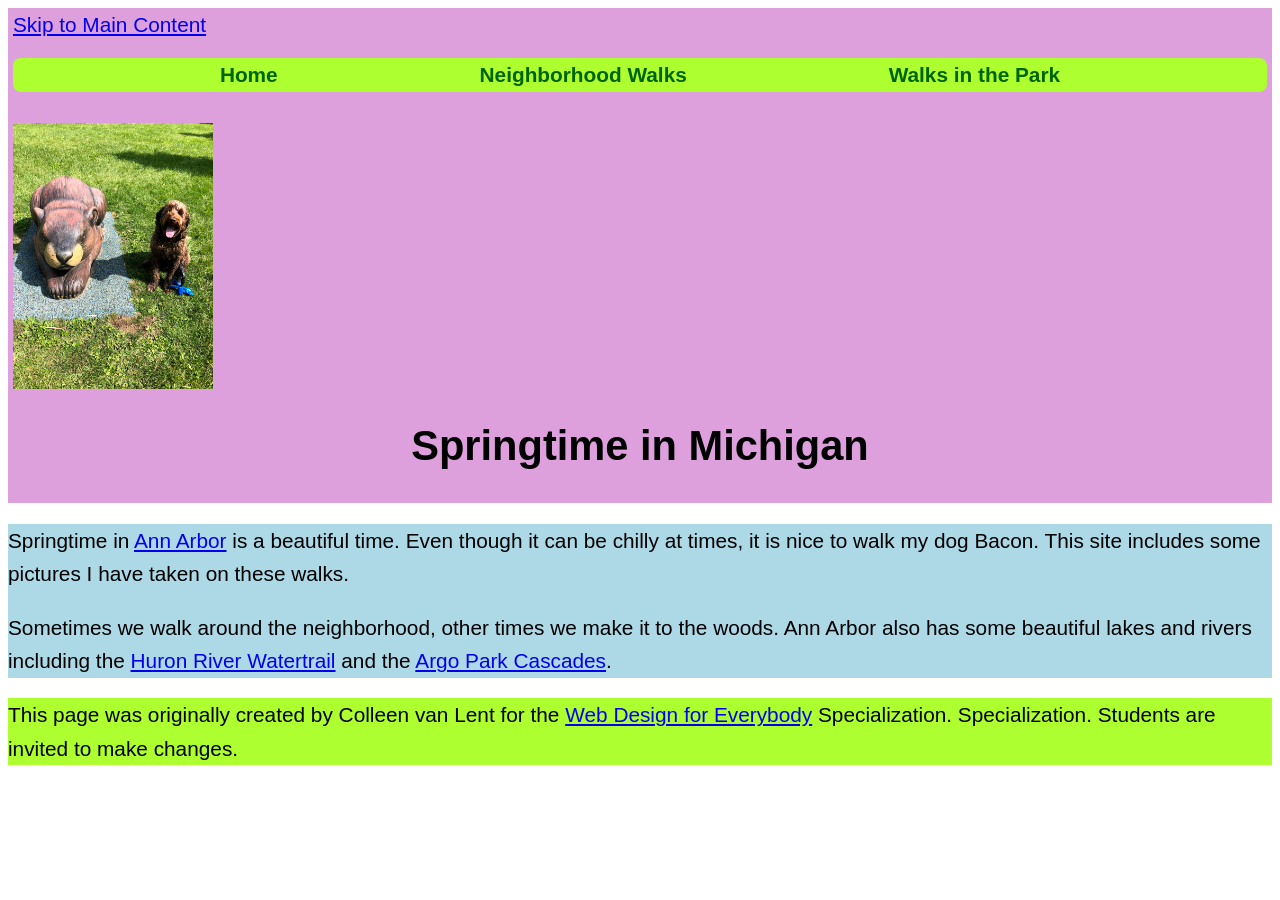
==== index.html @ 97b39e08 "Add id for div" ====
<!DOCTYPE html>
<html lang="en">

<head>
  <meta charset="utf-8">
  <meta name="viewport" content="width=device-width">
  <title>Springtime In Michigan</title>
  <link rel="stylesheet" href="css/style.css">
</head>

<body>
  <header>
    <a href="#content">Skip to Main Content</a>
    <nav>
      <ul>
        <li><a href="index.html">Home</a></li>
        <li><a href="neighborhood.html">Neighborhood Walks</a></li>
        <li><a href="parks.html">Walks in the Park</a></li>
      </ul>
      <img src="images/BaconGallupPark.jpg" width="200" alt="Brown Labradoodle sitting next to a statue.">
    </nav>
    <h1>Springtime in Michigan</h1>
  </header>
  <main id="content">
    <p>Springtime in <a href="https://www.michigan.org/city/ann-arbor">Ann Arbor</a> is a beautiful time. Even though
      it can be chilly at times, it is nice to walk my dog Bacon. This site includes some pictures I have taken on
      these walks. </p>

    <p>Sometimes we walk around the neighborhood, other times we make it to the woods. Ann Arbor also has some
      beautiful lakes and rivers including the <a
        href="https://www.annarbor.org/things-to-do/recreation-outdoors/huron-river/">Huron River Watertrail</a> and
      the <a href="https://www.a2gov.org/departments/Parks-Recreation/parks-places/argo/pages/default.aspx">Argo Park
        Cascades</a>.</p>

  </main>
  <footer id="f1">
    <p>This page was originally created by Colleen van Lent for the <a
        href="https://www.coursera.org/specializations/web-design"> Web Design for Everybody</a> Specialization.
      Specialization. Students are invited to make changes.</p>
  </footer>

</body>

</html>
---- css/style.css ----
body{
  font-family: 'Gill Sans', 'Gill Sans MT', Calibri, 'Trebuchet MS', sans-serif;
  font-size: 130%;
}
header {
  background-color: plum;
  padding: 5px;
}

p {
  line-height: 1.6;
}

nav ul {
  display: flex;
  align-items: center;
  justify-content: space-evenly;
  list-style-type: none;
  background-color: greenyellow;
  padding: 5px;
  border-radius: 8px;
}

nav a {
  text-decoration: none;
  color: darkgreen;
  font-weight: bold;
  border-radius: 10px;
}

nav a:hover {
  background-color: white;
}

img {
  margin-right: 10px;
  margin-top: 10px;
}

h1 {
  text-align: center;
}

div > img {
  width: 20%;
}

main {
  background-color: lightblue;
}

footer {
  background-color: greenyellow;
}
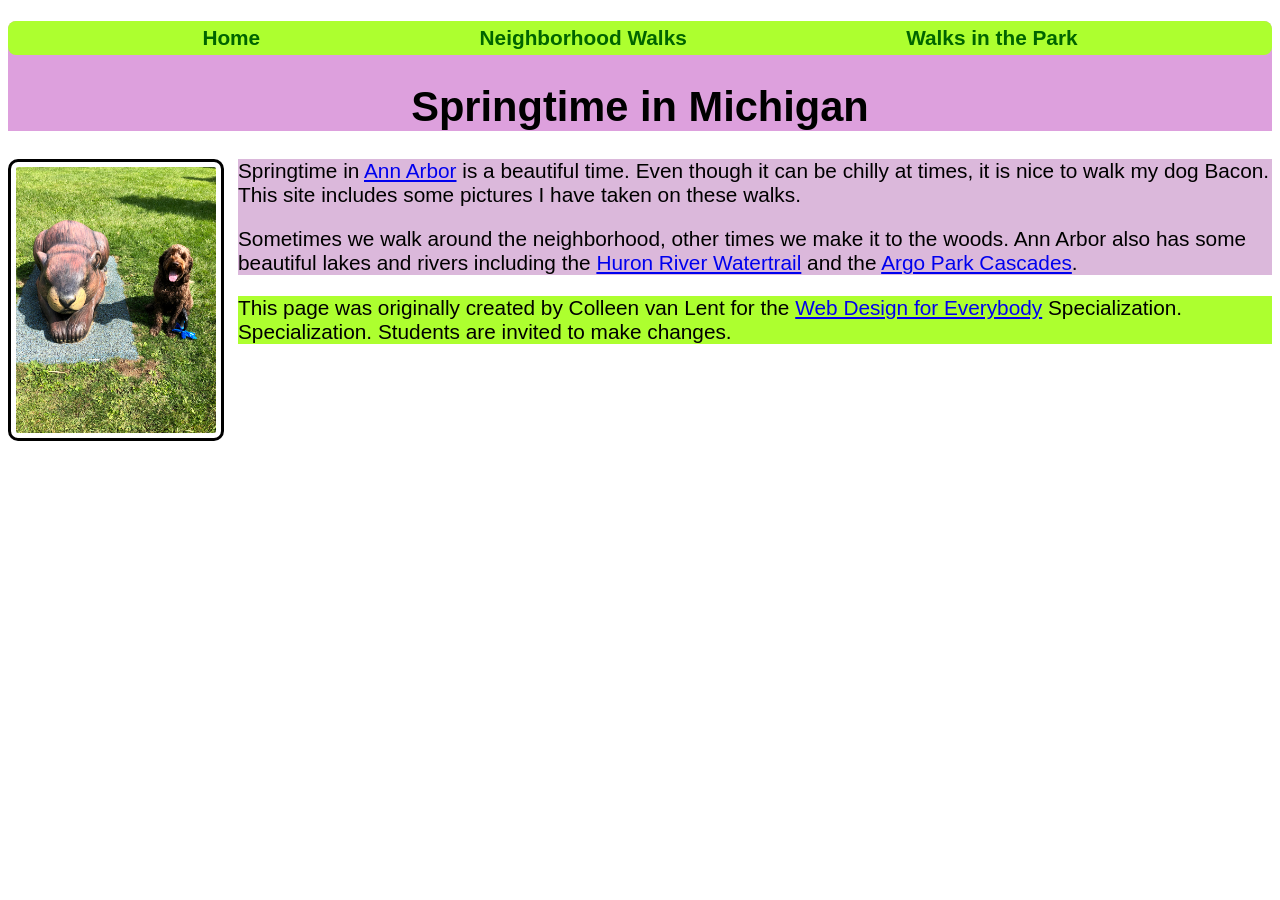
==== commit e2add1b4: "Clone master branch" ====
--- a/index.html
+++ b/index.html
@@ -5,23 +5,23 @@
   <meta charset="utf-8">
   <meta name="viewport" content="width=device-width">
   <title>Springtime In Michigan</title>
+  <!-- You will need to link to the CSS file -->
   <link rel="stylesheet" href="css/style.css">
 </head>
 
 <body>
   <header>
-    <a href="#content">Skip to Main Content</a>
     <nav>
       <ul>
         <li><a href="index.html">Home</a></li>
         <li><a href="neighborhood.html">Neighborhood Walks</a></li>
         <li><a href="parks.html">Walks in the Park</a></li>
       </ul>
-      <img src="images/BaconGallupPark.jpg" width="200" alt="Brown Labradoodle sitting next to a statue.">
     </nav>
     <h1>Springtime in Michigan</h1>
   </header>
-  <main id="content">
+  <img src="images/BaconGallupPark.jpg" width="200" alt="Brown Labradoodle sitting next to a statue.">
+  <main id="main1">
     <p>Springtime in <a href="https://www.michigan.org/city/ann-arbor">Ann Arbor</a> is a beautiful time. Even though
       it can be chilly at times, it is nice to walk my dog Bacon. This site includes some pictures I have taken on
       these walks. </p>
@@ -41,4 +41,4 @@
 
 </body>
 
-</html>
+</html>
--- a/css/style.css
+++ b/css/style.css
@@ -4,17 +4,13 @@
 }
 header {
   background-color: plum;
-  padding: 5px;
-}
-
-p {
-  line-height: 1.6;
+  border-radius: 8px 8px 0px 0px;
 }
 
 nav ul {
   display: flex;
+  justify-content: space-evenly;
   align-items: center;
-  justify-content: space-evenly;
   list-style-type: none;
   background-color: greenyellow;
   padding: 5px;
@@ -25,6 +21,8 @@
   text-decoration: none;
   color: darkgreen;
   font-weight: bold;
+  padding-left: 30px;
+  padding-right: 30px;
   border-radius: 10px;
 }
 
@@ -33,23 +31,54 @@
 }
 
 img {
+  float: left;
   margin-right: 10px;
-  margin-top: 10px;
+  border: 3px solid black;
+  padding: 5px;
+  border-radius: 10px;
 }
 
 h1 {
   text-align: center;
 }
 
-div > img {
-  width: 20%;
+#main1 {
+  background-color: rgb(219, 184, 219);
+  margin-left: 230px;
 }
 
-main {
-  background-color: lightblue;
+.grid {
+  display: grid;
+  grid-template-columns: 40% 40%;
+  justify-content: space-around;
+  align-items: start;
+  row-gap: 20px;
+  background-color: rgb(219, 184, 219);
+  margin-bottom: 80px;
+}
+
+.grid img {
+  width: 100%;
+}
+
+.flex {
+  display: flex;
+  flex-wrap: wrap;
+  justify-content: space-evenly;
+  row-gap: 15px;
+  margin-bottom: 80px;
+}
+
+.flex img {
+  width: 40%;
 }
 
 footer {
   background-color: greenyellow;
 }
 
+#f1{
+  margin-left: 230px;
+  background-color: greenyellow;
+}
+
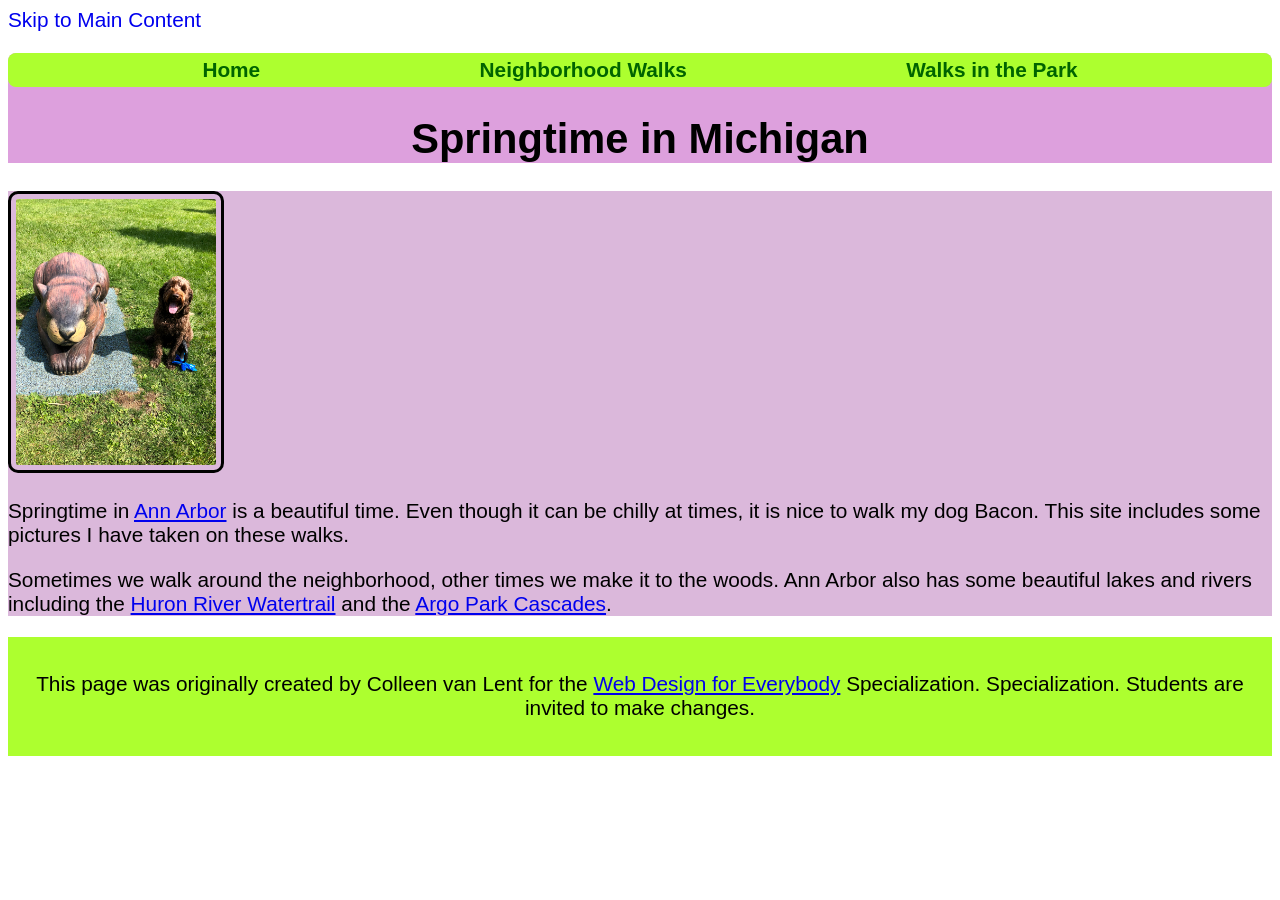
==== commit b105d49b: "Css3 HW 2" ====
--- a/index.html
+++ b/index.html
@@ -10,6 +10,7 @@
 </head>
 
 <body>
+  <a href="#content" id="content">Skip to Main Content</a>
   <header>
     <nav>
       <ul>
@@ -20,8 +21,8 @@
     </nav>
     <h1>Springtime in Michigan</h1>
   </header>
-  <img src="images/BaconGallupPark.jpg" width="200" alt="Brown Labradoodle sitting next to a statue.">
   <main id="main1">
+    <img src="images/BaconGallupPark.jpg" width="200" alt="Brown Labradoodle sitting next to a statue.">
     <p>Springtime in <a href="https://www.michigan.org/city/ann-arbor">Ann Arbor</a> is a beautiful time. Even though
       it can be chilly at times, it is nice to walk my dog Bacon. This site includes some pictures I have taken on
       these walks. </p>
@@ -33,7 +34,7 @@
         Cascades</a>.</p>
 
   </main>
-  <footer id="f1">
+  <footer>
     <p>This page was originally created by Colleen van Lent for the <a
         href="https://www.coursera.org/specializations/web-design"> Web Design for Everybody</a> Specialization.
       Specialization. Students are invited to make changes.</p>
--- a/css/style.css
+++ b/css/style.css
@@ -5,6 +5,10 @@
 header {
   background-color: plum;
   border-radius: 8px 8px 0px 0px;
+}
+
+#content {
+  text-decoration: none;
 }
 
 nav ul {
@@ -31,7 +35,6 @@
 }
 
 img {
-  float: left;
   margin-right: 10px;
   border: 3px solid black;
   padding: 5px;
@@ -44,7 +47,6 @@
 
 #main1 {
   background-color: rgb(219, 184, 219);
-  margin-left: 230px;
 }
 
 .grid {
@@ -54,7 +56,7 @@
   align-items: start;
   row-gap: 20px;
   background-color: rgb(219, 184, 219);
-  margin-bottom: 80px;
+  margin-bottom: 30px;
 }
 
 .grid img {
@@ -66,19 +68,29 @@
   flex-wrap: wrap;
   justify-content: space-evenly;
   row-gap: 15px;
-  margin-bottom: 80px;
+  margin-bottom: 30px;
 }
 
 .flex img {
-  width: 40%;
+  width: 20%;
+}
+
+.flex img:nth-child(even) {
+  border-radius: 40px;
+  border-color: red;
+}
+.grid img:nth-child(odd) {
+  border-color: red;
+}
+
+.flex img:nth-child(even):hover {
+  transform: scale(1.1) ;
+  opacity: 0.9;
 }
 
 footer {
   background-color: greenyellow;
+  padding: 15px;
+  text-align: center;
 }
 
-#f1{
-  margin-left: 230px;
-  background-color: greenyellow;
-}
-
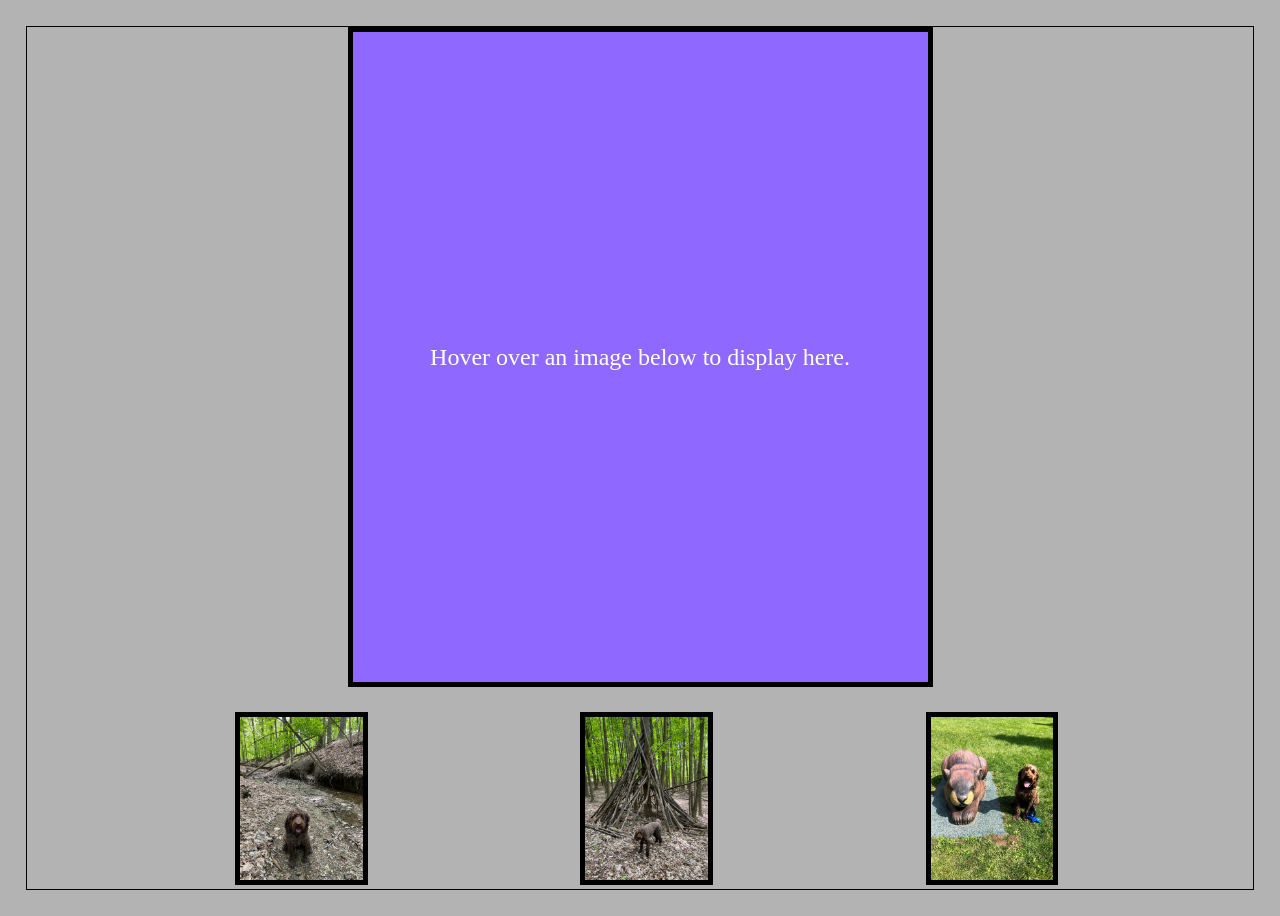
==== commit 4f20ef66: "Javascript HW1" ====
--- a/index.html
+++ b/index.html
@@ -1,45 +1,22 @@
 <!DOCTYPE html>
 <html lang="en">
-
 <head>
-  <meta charset="utf-8">
-  <meta name="viewport" content="width=device-width">
-  <title>Springtime In Michigan</title>
-  <!-- You will need to link to the CSS file -->
-  <link rel="stylesheet" href="css/style.css">
+	<meta charset="UTF-8">
+	<title>Photo Gallery</title>
+	<link rel="stylesheet" href="css/gallery.css">
+	<script src = "js/gallery.js"></script>
 </head>
-
 <body>
-  <a href="#content" id="content">Skip to Main Content</a>
-  <header>
-    <nav>
-      <ul>
-        <li><a href="index.html">Home</a></li>
-        <li><a href="neighborhood.html">Neighborhood Walks</a></li>
-        <li><a href="parks.html">Walks in the Park</a></li>
-      </ul>
-    </nav>
-    <h1>Springtime in Michigan</h1>
-  </header>
-  <main id="main1">
-    <img src="images/BaconGallupPark.jpg" width="200" alt="Brown Labradoodle sitting next to a statue.">
-    <p>Springtime in <a href="https://www.michigan.org/city/ann-arbor">Ann Arbor</a> is a beautiful time. Even though
-      it can be chilly at times, it is nice to walk my dog Bacon. This site includes some pictures I have taken on
-      these walks. </p>
-
-    <p>Sometimes we walk around the neighborhood, other times we make it to the woods. Ann Arbor also has some
-      beautiful lakes and rivers including the <a
-        href="https://www.annarbor.org/things-to-do/recreation-outdoors/huron-river/">Huron River Watertrail</a> and
-      the <a href="https://www.a2gov.org/departments/Parks-Recreation/parks-places/argo/pages/default.aspx">Argo Park
-        Cascades</a>.</p>
-
-  </main>
-  <footer>
-    <p>This page was originally created by Colleen van Lent for the <a
-        href="https://www.coursera.org/specializations/web-design"> Web Design for Everybody</a> Specialization.
-      Specialization. Students are invited to make changes.</p>
-  </footer>
+	
+	<div id = "image">
+		Hover over an image below to display here.
+	</div>
+	
+	<img class = "preview" alt = "Bacon in the woods" src = "images\bacon_in_the_woods.png" onmouseover = "upDate(this)" onmouseout = "unDo()">
+	
+	<img class = "preview" alt = "Bacon near the fort" src = "images\bacon_near_the_fort.png" onmouseover = "upDate(this)" onmouseout = "unDo()">
+	
+	<img class = "preview" src = "images\BaconGallupPark.jpg" alt = "Bacon at Gallup Park" onmouseover = "upDate(this)" onmouseout = "unDo()">
 
 </body>
-
 </html>
--- a/css/gallery.css
+++ b/css/gallery.css
@@ -0,0 +1,28 @@
+/*Name this external file gallery.css*/
+body {
+    margin: 2%;
+    border: 1px solid black;
+    background-color: #b3b3b3;
+}
+
+#image {
+    line-height: 650px;
+    width: 575px;
+    height: 650px;
+    border: 5px solid black;
+    margin: 0 auto;
+    background-color: #8e68ff;
+    background-image: url('');
+    background-repeat: no-repeat;
+    color: white;
+    text-align: center;
+    background-size: 100%;
+    margin-bottom: 25px;
+    font-size: 150%;
+}
+
+.preview {
+    width: 10%;
+    margin-left: 17%;
+    border: 5px solid black;
+}
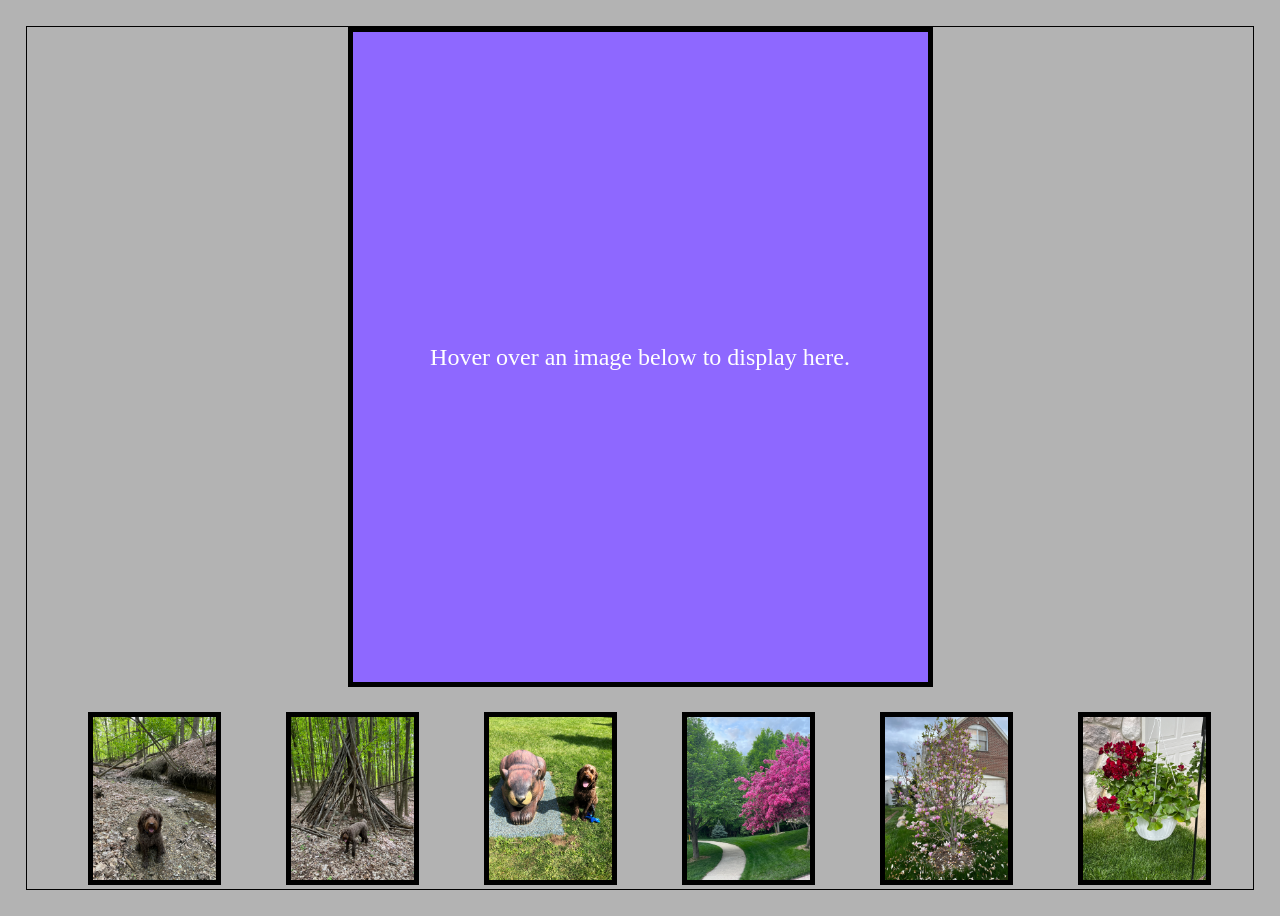
==== commit 8dae7dbd: "JS HW2" ====
--- a/index.html
+++ b/index.html
@@ -1,22 +1,36 @@
 <!DOCTYPE html>
 <html lang="en">
+
 <head>
 	<meta charset="UTF-8">
 	<title>Photo Gallery</title>
 	<link rel="stylesheet" href="css/gallery.css">
-	<script src = "js/gallery.js"></script>
+	<script src="js/gallery.js"></script>
 </head>
-<body>
-	
-	<div id = "image">
+
+<body onload="addTabFocus()">
+
+	<div id="image">
 		Hover over an image below to display here.
 	</div>
-	
-	<img class = "preview" alt = "Bacon in the woods" src = "images\bacon_in_the_woods.png" onmouseover = "upDate(this)" onmouseout = "unDo()">
-	
-	<img class = "preview" alt = "Bacon near the fort" src = "images\bacon_near_the_fort.png" onmouseover = "upDate(this)" onmouseout = "unDo()">
-	
-	<img class = "preview" src = "images\BaconGallupPark.jpg" alt = "Bacon at Gallup Park" onmouseover = "upDate(this)" onmouseout = "unDo()">
 
+	<img class="preview" alt="Bacon in the woods" src="images/bacon_in_the_woods.png" onmouseover="upDate(this)"
+		onmouseleave="unDo()" onfocus="upDate(this)" onblur="unDo()">
+
+	<img class="preview" alt="Bacon near the fort" src="images/bacon_near_the_fort.png" onmouseover="upDate(this)"
+		onmouseleave="unDo()" onfocus="upDate(this)" onblur="unDo()">
+
+	<img class="preview" src="images\BaconGallupPark.jpg" alt="Bacon at Gallup Park" onmouseover="upDate(this)"
+		onmouseleave="unDo()" onfocus="upDate(this)" onblur="unDo()">
+
+	<img class="preview" alt="Bend in the road" src="images/bend_in_the_road.png" onmouseover="upDate(this)"
+		onmouseleave="unDo()" onfocus="upDate(this)" onblur="unDo()">
+
+	<img class="preview" alt="Falling petals" src="images/falling_petals.png" onmouseover="upDate(this)"
+		onmouseleave="unDo()" onfocus="upDate(this)" onblur="unDo()">
+
+	<img class="preview" src="images/hanging_plants.png" alt="Hanging plants" onmouseover="upDate(this)"
+		onmouseleave="unDo()" onfocus="upDate(this)" onblur="unDo()">
 </body>
+
 </html>
--- a/css/gallery.css
+++ b/css/gallery.css
@@ -23,6 +23,11 @@
 
 .preview {
     width: 10%;
-    margin-left: 17%;
+    margin-left: 5%;
     border: 5px solid black;
 }
+
+.preview:focus {
+    outline: 4px solid red;
+    outline-offset: 4px;
+}
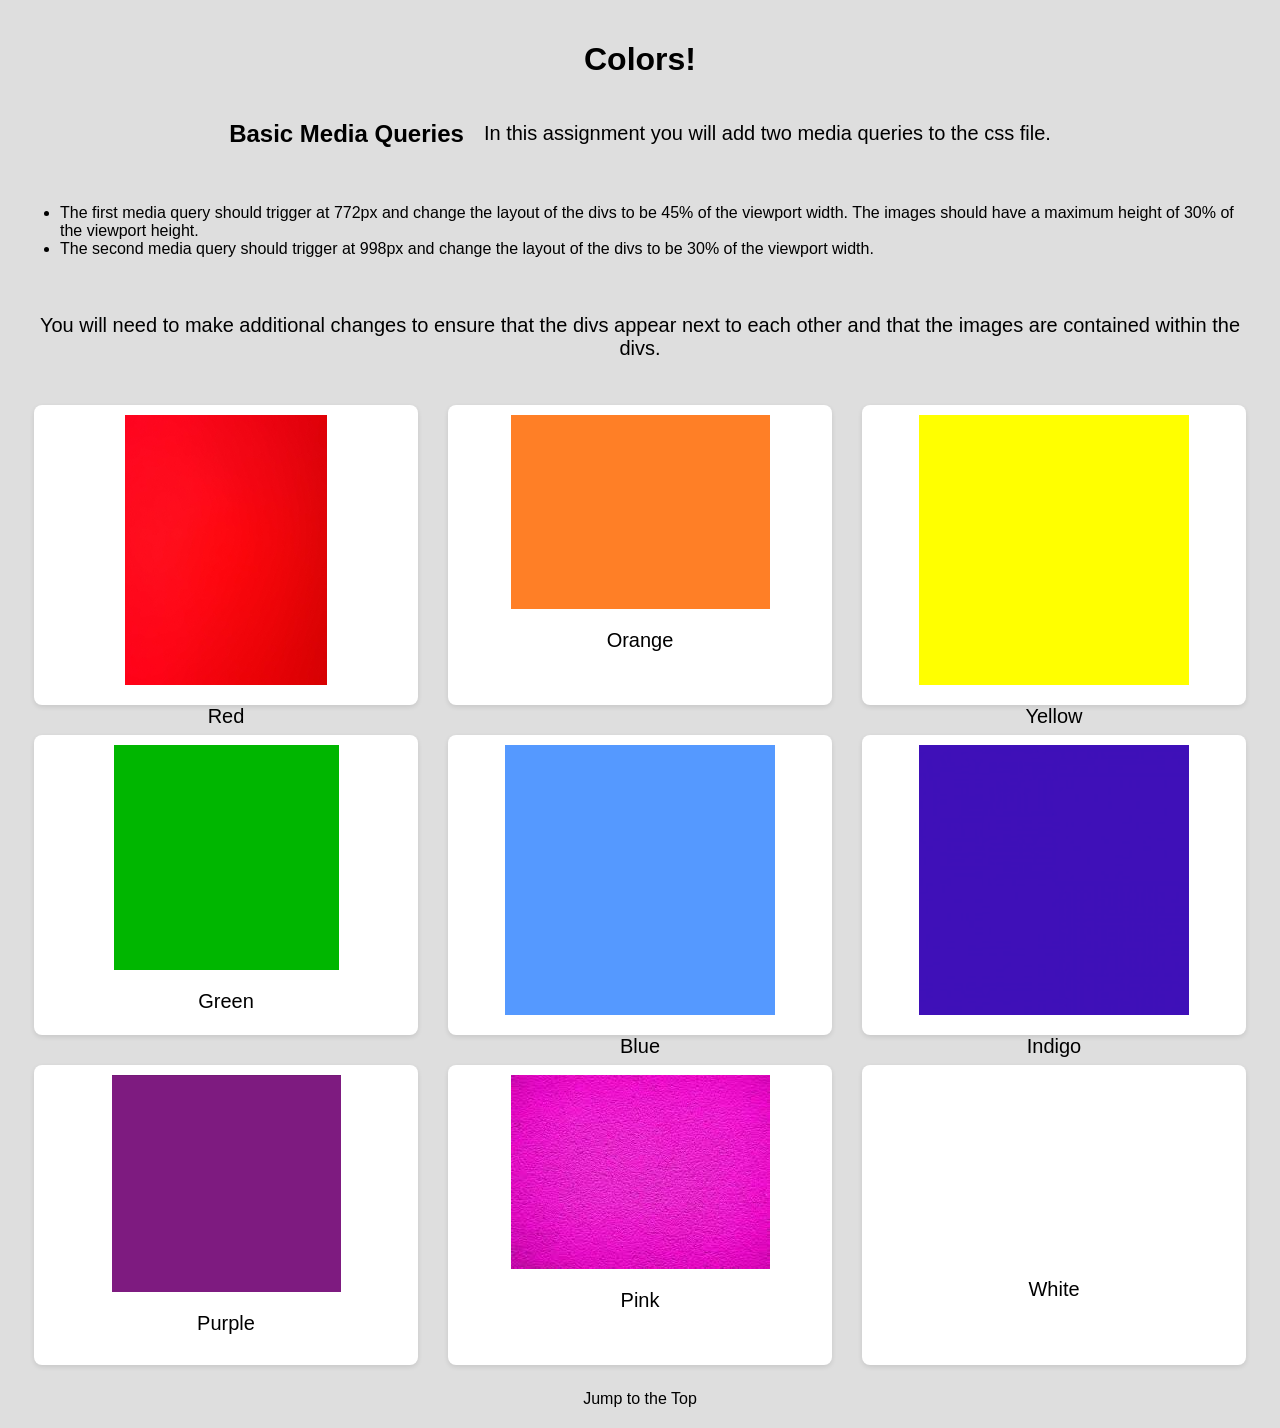
==== commit 75a9107f: "Responsive HW1" ====
--- a/index.html
+++ b/index.html
@@ -2,35 +2,70 @@
 <html lang="en">
 
 <head>
-	<meta charset="UTF-8">
-	<title>Photo Gallery</title>
-	<link rel="stylesheet" href="css/gallery.css">
-	<script src="js/gallery.js"></script>
+  <meta charset="UTF-8">
+  <meta http-equiv="X-UA-Compatible" content="IE=edge">
+  <meta name="viewport" content="width=device-width, initial-scale=1.0">
+  <title>Colors</title>
+  <!-- Gọi đúng vào thư mục css chứa file style.css -->
+  <link rel="stylesheet" href="css/style.css">
 </head>
 
-<body onload="addTabFocus()">
+<body>
+  <header>
+    <h1 id="top">Colors!</h1>
+  </header>
 
-	<div id="image">
-		Hover over an image below to display here.
-	</div>
+  <main>
+    <h2>Basic Media Queries</h2>
+    <p>In this assignment you will add two media queries to the css file.</p>
+    <ul>
+      <li>The first media query should trigger at 772px and change the layout of the divs to be 45% of the viewport width. The images should have a maximum height of 30% of the viewport height.</li>
+      <li>The second media query should trigger at 998px and change the layout of the divs to be 30% of the viewport width.</li>
+    </ul>
+    <p>You will need to make additional changes to ensure that the divs appear next to each other and that the images are contained within the divs.</p>
 
-	<img class="preview" alt="Bacon in the woods" src="images/bacon_in_the_woods.png" onmouseover="upDate(this)"
-		onmouseleave="unDo()" onfocus="upDate(this)" onblur="unDo()">
+    <!-- Khối chứa các ô màu -->
+    <div class="color-box">
+      <img src="images/Red.jpeg" alt="Red">
+      <p class="label">Red</p>
+    </div>
+    <div class="color-box">
+      <img src="images/Orange.png" alt="Orange">
+      <p class="label">Orange</p>
+    </div>
+    <div class="color-box">
+      <img src="images/Yellow.png" alt="Yellow">
+      <p class="label">Yellow</p>
+    </div>
+    <div class="color-box">
+      <img src="images/Green.png" alt="Green">
+      <p class="label">Green</p>
+    </div>
+    <div class="color-box">
+      <img src="images/Blue.png" alt="Blue">
+      <p class="label">Blue</p>
+    </div>
+    <div class="color-box">
+      <img src="images/Indigo.jpeg" alt="Indigo">
+      <p class="label">Indigo</p>
+    </div>
+    <div class="color-box">
+      <img src="images/Purple.png" alt="Purple">
+      <p class="label">Purple</p>
+    </div>
+    <div class="color-box">
+      <img src="images/Pink.jpeg" alt="Pink">
+      <p class="label">Pink</p>
+    </div>
+    <div class="color-box">
+      <img src="images/White.png" alt="White">
+      <p class="label">White</p>
+    </div>
+  </main>
 
-	<img class="preview" alt="Bacon near the fort" src="images/bacon_near_the_fort.png" onmouseover="upDate(this)"
-		onmouseleave="unDo()" onfocus="upDate(this)" onblur="unDo()">
-
-	<img class="preview" src="images\BaconGallupPark.jpg" alt="Bacon at Gallup Park" onmouseover="upDate(this)"
-		onmouseleave="unDo()" onfocus="upDate(this)" onblur="unDo()">
-
-	<img class="preview" alt="Bend in the road" src="images/bend_in_the_road.png" onmouseover="upDate(this)"
-		onmouseleave="unDo()" onfocus="upDate(this)" onblur="unDo()">
-
-	<img class="preview" alt="Falling petals" src="images/falling_petals.png" onmouseover="upDate(this)"
-		onmouseleave="unDo()" onfocus="upDate(this)" onblur="unDo()">
-
-	<img class="preview" src="images/hanging_plants.png" alt="Hanging plants" onmouseover="upDate(this)"
-		onmouseleave="unDo()" onfocus="upDate(this)" onblur="unDo()">
+  <footer>
+    <a href="#top">Jump to the Top</a>
+  </footer>
 </body>
 
-</html>+</html>
--- a/css/style.css
+++ b/css/style.css
@@ -0,0 +1,136 @@
+/* ==========================================================================
+   1. Mặc định cho Mobile View (Dưới 772px) - Các div xếp chồng hàng dọc
+   ========================================================================== */
+body {
+    background-color: #dedede;
+    font-family: Arial, sans-serif;
+    margin: 0;
+    padding: 20px;
+}
+
+h1 {
+    text-align: center;
+    font-size: 32px;
+}
+
+p {
+   font-size: 20px;
+   text-align: center;
+}
+
+a {
+    color: #000;
+    text-decoration: none;
+    display: block;
+    text-align: center;
+    margin-top: 20px;
+}
+
+/* Container chứa các khối màu */
+main {
+    display: flex;
+    flex-direction: column; /* Xếp dọc 1 cột trên mobile */
+    align-items: center;
+    gap: 20px;
+}
+
+/* Các ô màu mặc định trên Mobile */
+.color-box {
+    height: 300px;
+    background-color: #fff;
+    padding: 10px;
+    border-radius: 8px;
+    box-sizing: border-box;
+    box-shadow: 0 2px 5px rgba(0,0,0,0.1);
+}
+
+/* Ảnh tự co giãn vừa vặn bên trong ô màu */
+.color-box img {
+    width: 100%;
+    height: auto;
+    display: block;
+    margin: 0 auto;
+}
+
+
+/* ==========================================================================
+   2. Query #1: Tablet View (Từ 772px trở lên) - Dàn hàng ngang 2 cột
+   ========================================================================== */
+@media screen and (min-width: 772px) {
+    main {
+        flex-direction: row; /* Đổi hướng để các div nằm cạnh nhau */
+        flex-wrap: wrap;     /* Tự động xuống dòng khi hết chỗ */
+        justify-content: center;
+    }
+
+    /* Yêu cầu 1a: div chiếm 45% chiều rộng màn hình */
+    .color-box {
+        width: 45vw; 
+    }
+
+    /* Yêu cầu 1a: ảnh có chiều cao tối đa 30% chiều cao màn hình */
+    .color-box img {
+        max-height: 30vh; 
+        width: auto;       /* Giữ nguyên tỉ lệ hình ảnh */
+    }
+}
+
+
+/* ==========================================================================
+   3. Query #2: Large Screen View (Từ 998px trở lên) - Dàn hàng ngang 3 cột
+   ========================================================================== */
+@media screen and (min-width: 998px) {
+    /* Yêu cầu 2a: đổi kích thước các div thành 30% chiều rộng màn hình */
+    .color-box {
+        width: 30vw; 
+    }
+}div {
+    width: 90%; /* Chiếm hầu hết màn hình trên mobile */
+    margin: 5px;
+    padding: 10px;
+    box-sizing: border-box; 
+}
+
+/* Ảnh mặc định tự co giãn theo div */
+div img {
+    width: 100%;
+    height: auto;
+    display: block;
+    margin: auto;
+}
+
+
+/* ==========================================================================
+   2. Query #1: Tablet View (Kích hoạt từ 772px trở lên)
+   ========================================================================== */
+@media screen and (min-width: 772px) {
+    /* Đổi hướng flex sang hàng ngang để các div nằm cạnh nhau */
+    main, .container {
+        flex-direction: row; 
+        flex-wrap: wrap;
+        justify-content: center;
+        gap: 20px;
+    }
+
+    /* Đổi chiều rộng div thành 45% viewport width theo yêu cầu 1a */
+    div {
+        width: 45vw; 
+    }
+
+    /* Sửa ảnh: Không quá 30% viewport height và ghi đè kích thước cũ bằng selector tương đương */
+    div img {
+        max-height: 30vh; 
+        width: auto;      
+    }
+}
+
+
+/* ==========================================================================
+   3. Query #2: Large Screen View (Kích hoạt từ 998px trở lên)
+   ========================================================================== */
+@media screen and (min-width: 998px) {
+    /* Thay đổi kích thước các thẻ div thành 30vw theo yêu cầu 2a */
+    div {
+        width: 30vw; 
+    }
+}
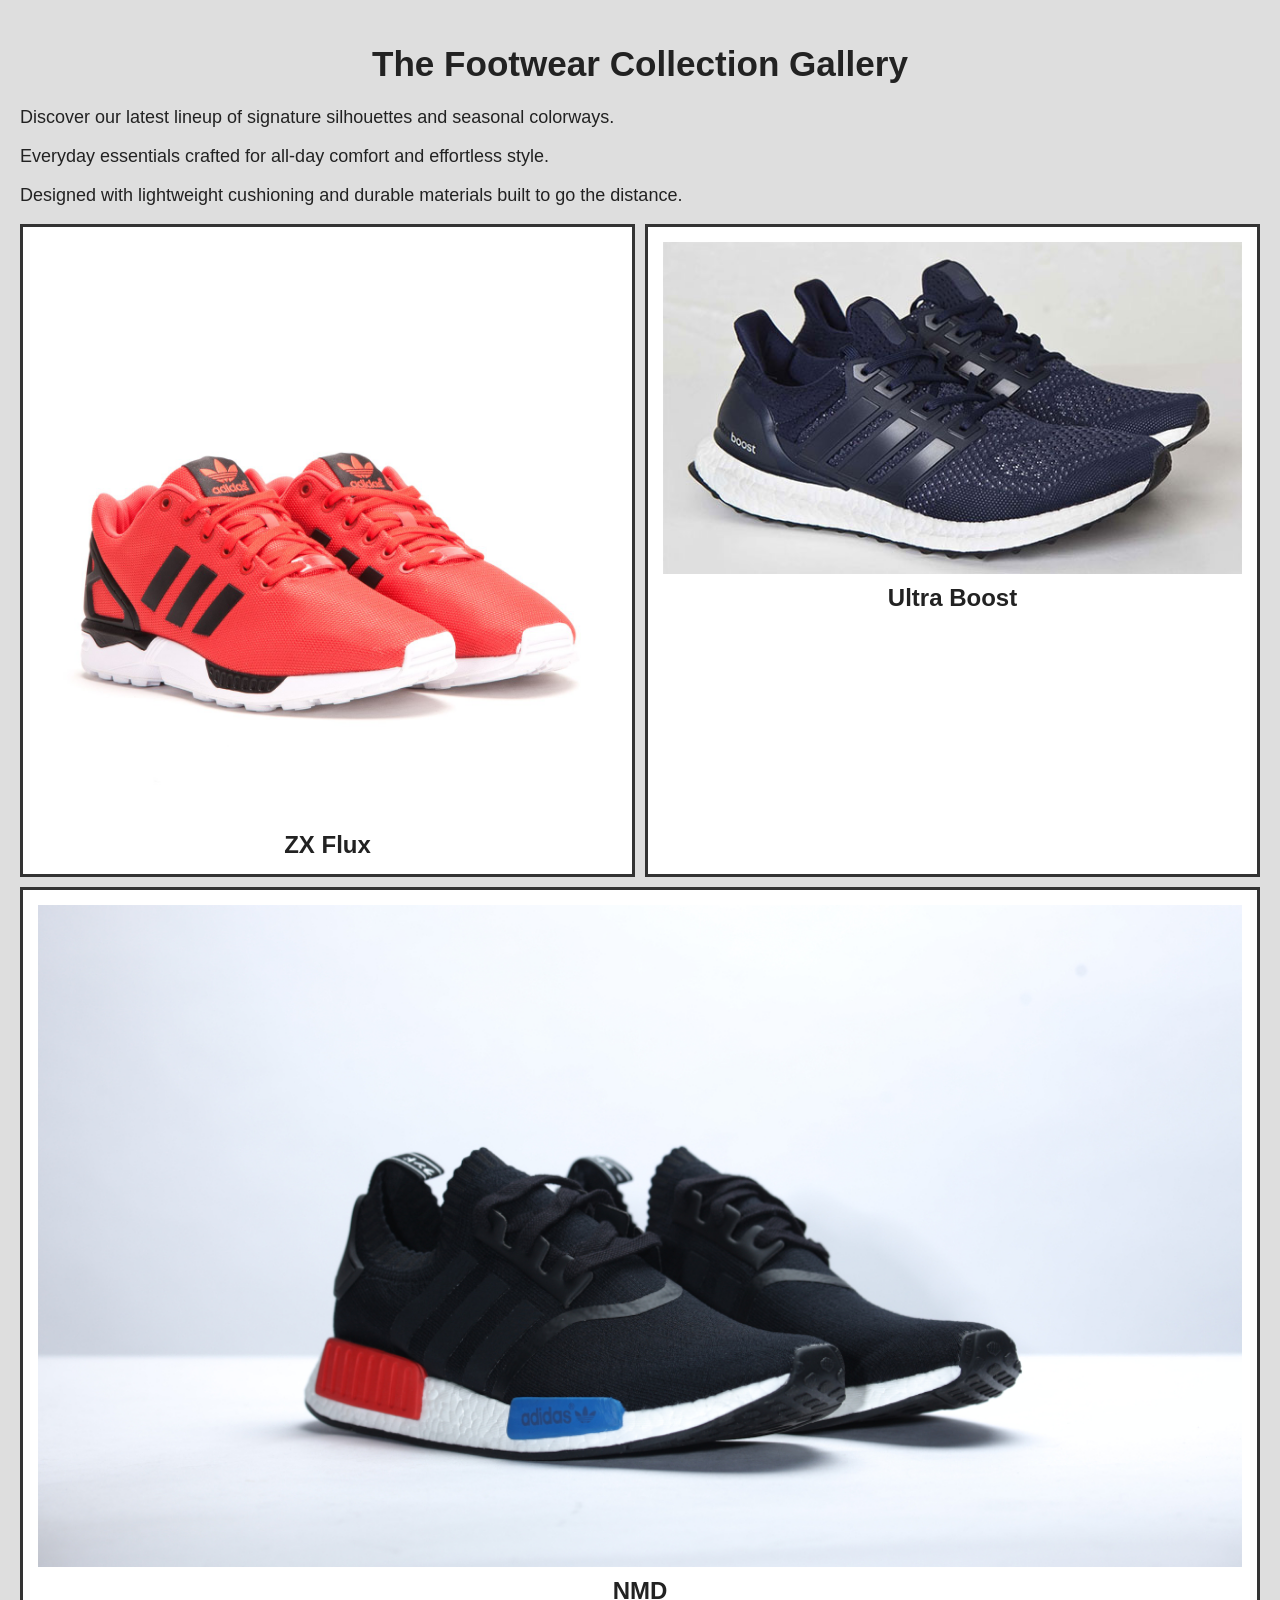
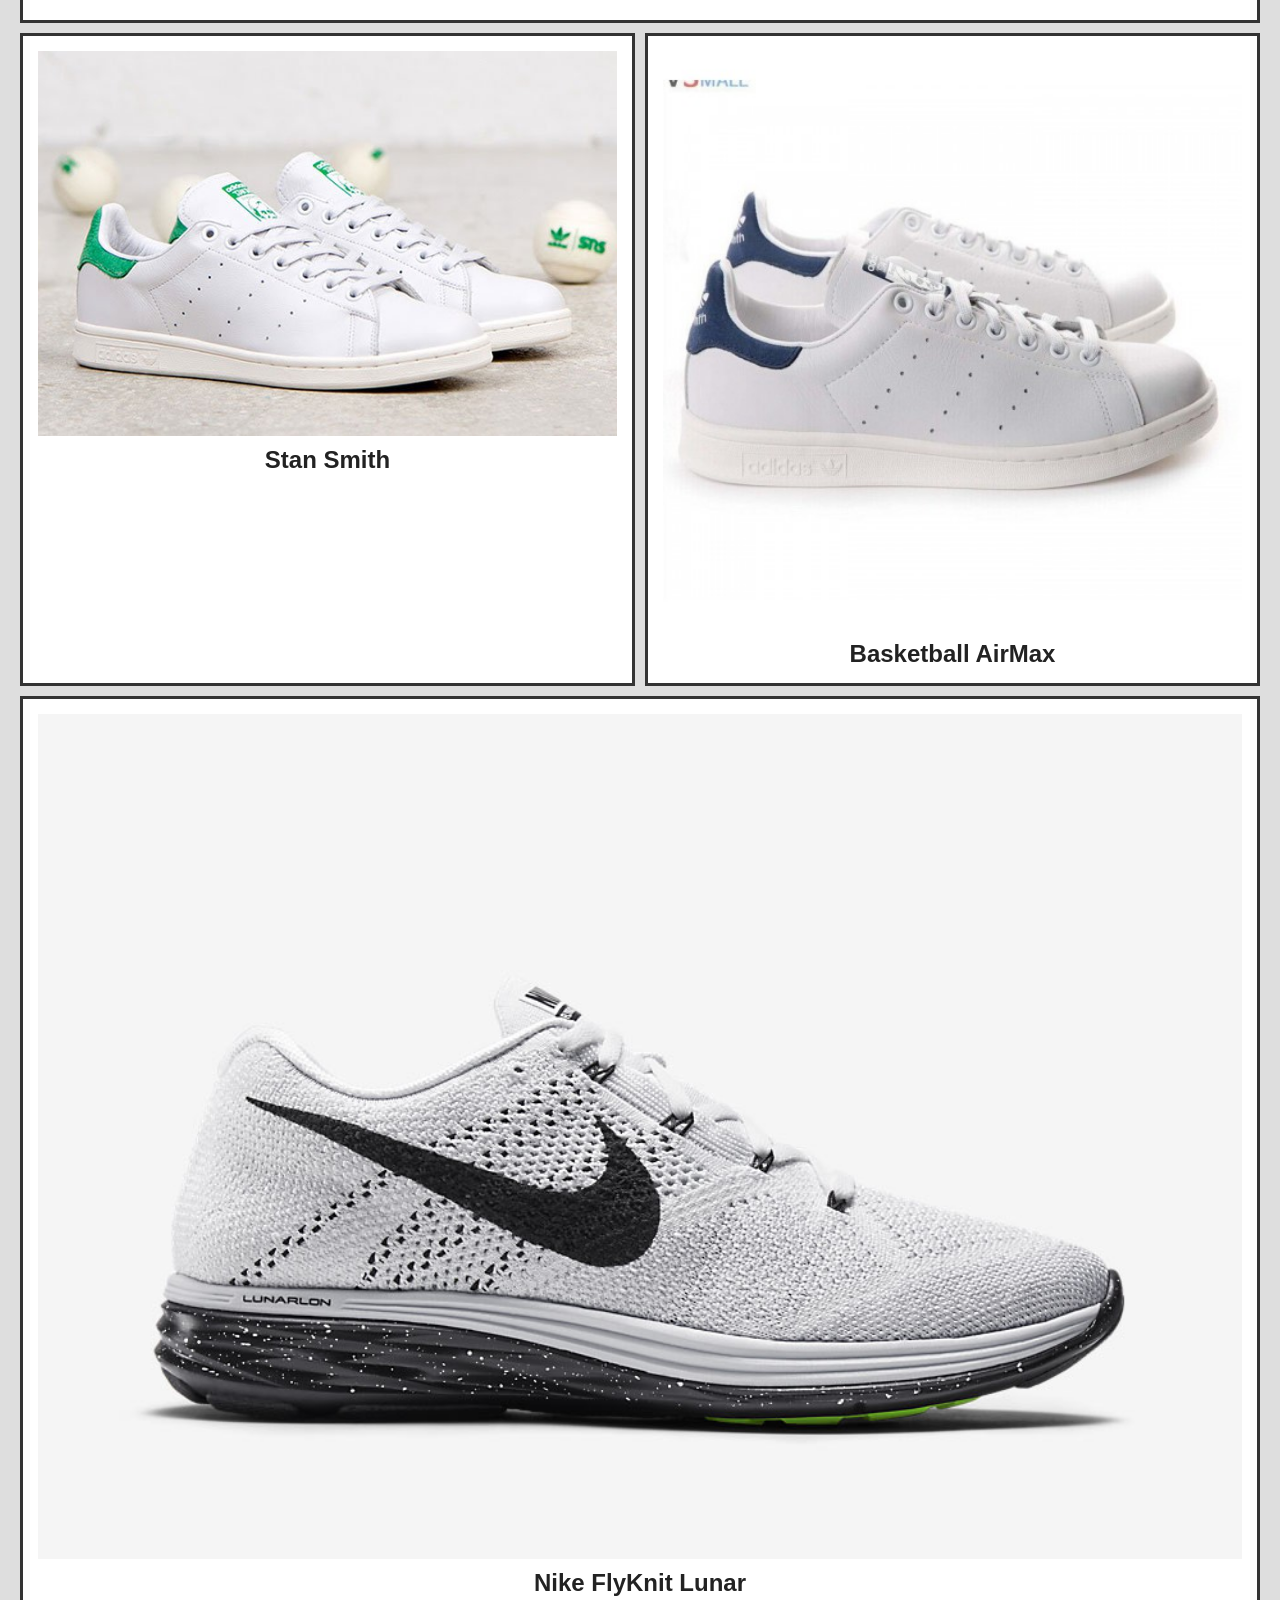
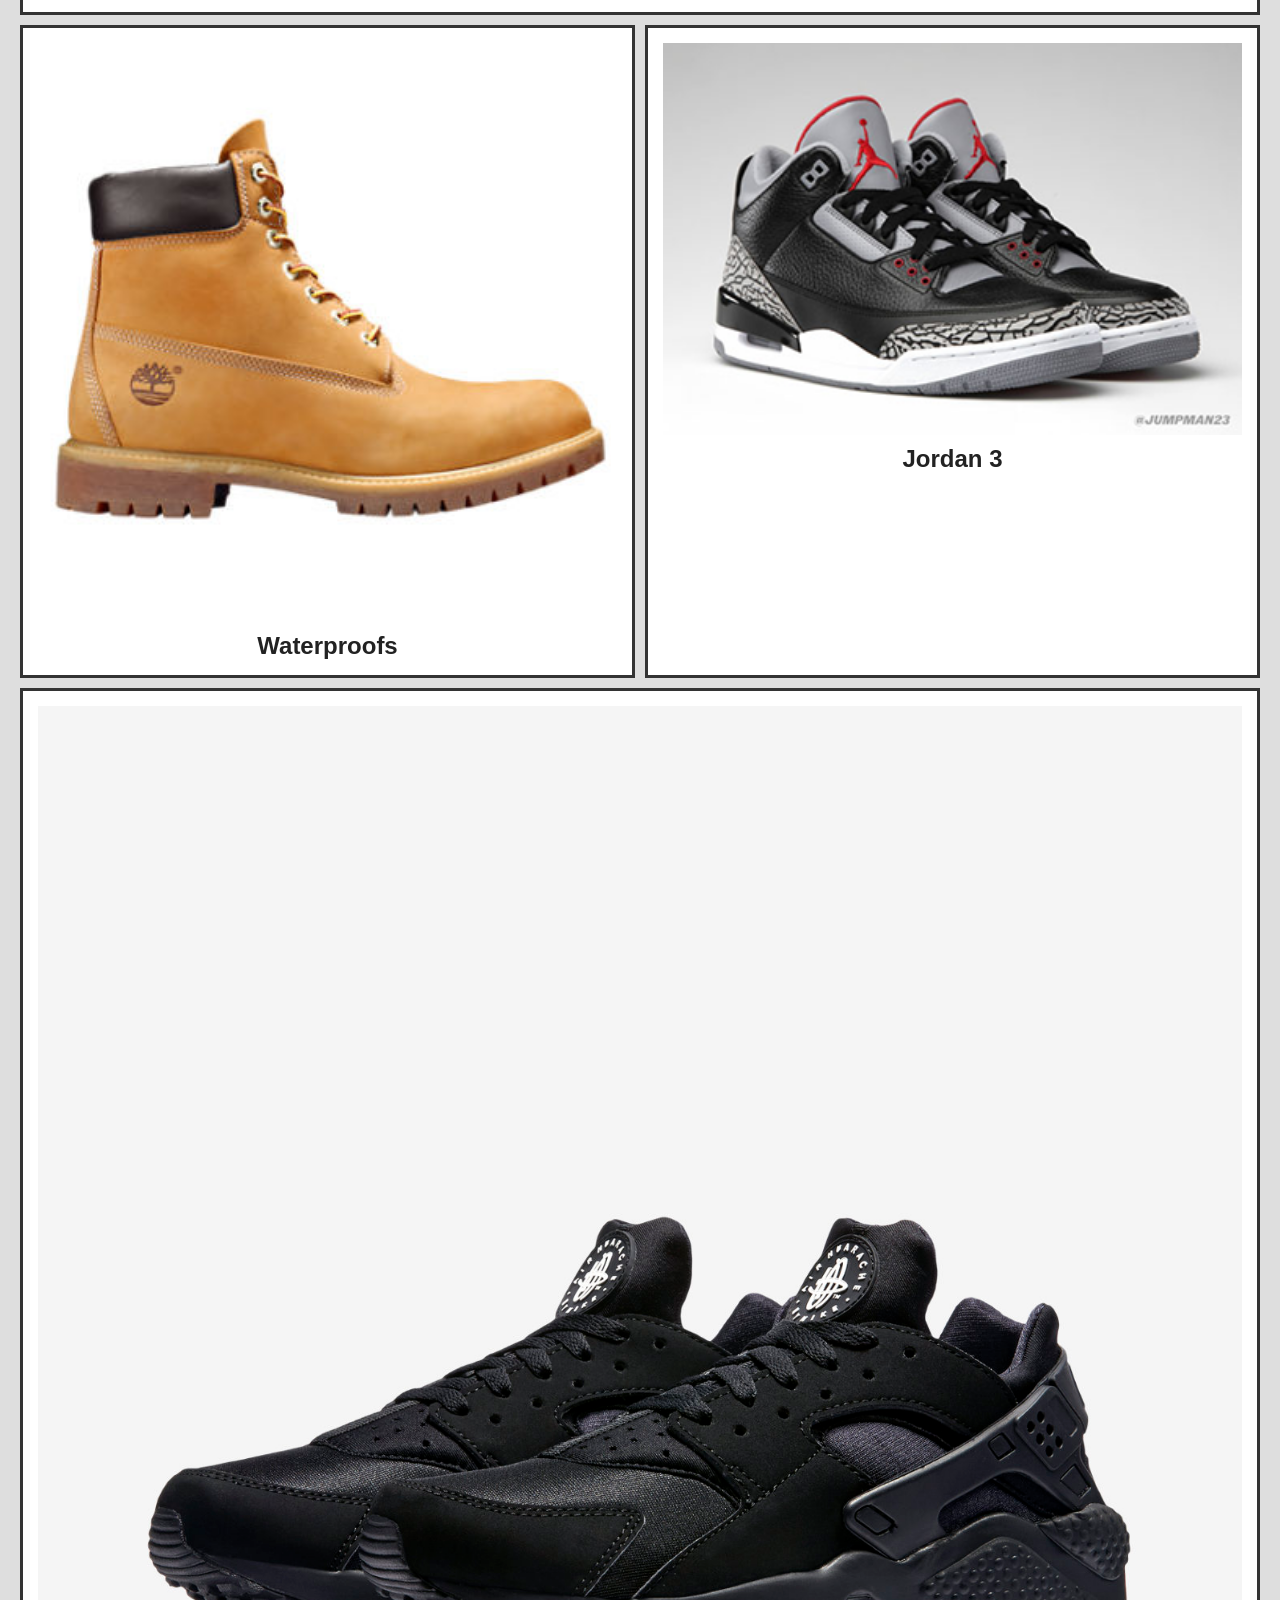
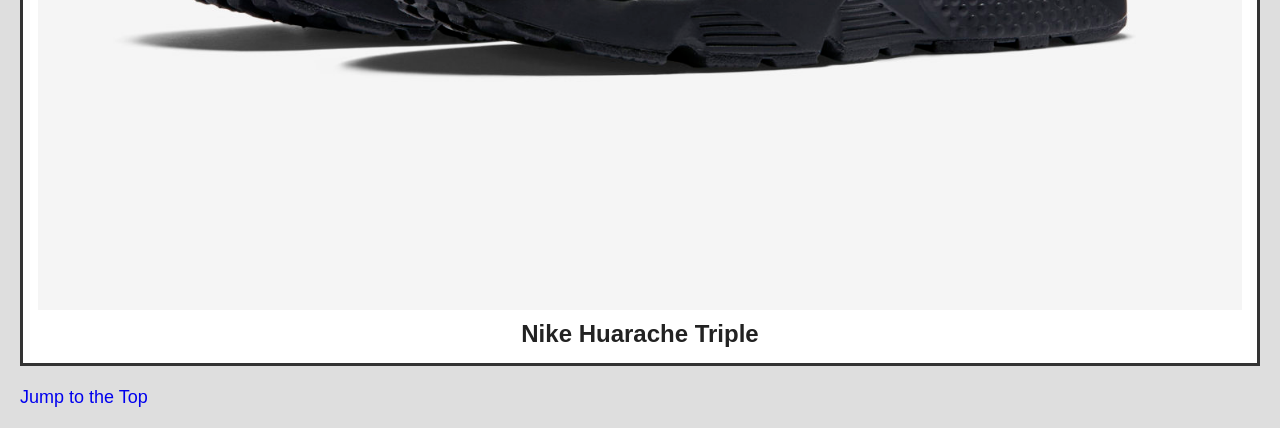
==== commit 856e993a: "Photo Gallery" ====
--- a/index.html
+++ b/index.html
@@ -2,70 +2,68 @@
 <html lang="en">
 
 <head>
-  <meta charset="UTF-8">
-  <meta http-equiv="X-UA-Compatible" content="IE=edge">
-  <meta name="viewport" content="width=device-width, initial-scale=1.0">
-  <title>Colors</title>
-  <!-- Gọi đúng vào thư mục css chứa file style.css -->
-  <link rel="stylesheet" href="css/style.css">
+    <meta charset="UTF-8">
+    <meta http-equiv="X-UA-Compatible" content="IE=edge">
+    <meta name="viewport" content="width=device-width, initial-scale=1.0">
+    <title>Final Project</title>
+    <link rel="stylesheet" href="css/style.css">
 </head>
 
 <body>
-  <header>
-    <h1 id="top">Colors!</h1>
-  </header>
+    <header>
+        <h1 id="top">The Footwear Collection Gallery</h1>
+    </header>
 
-  <main>
-    <h2>Basic Media Queries</h2>
-    <p>In this assignment you will add two media queries to the css file.</p>
-    <ul>
-      <li>The first media query should trigger at 772px and change the layout of the divs to be 45% of the viewport width. The images should have a maximum height of 30% of the viewport height.</li>
-      <li>The second media query should trigger at 998px and change the layout of the divs to be 30% of the viewport width.</li>
-    </ul>
-    <p>You will need to make additional changes to ensure that the divs appear next to each other and that the images are contained within the divs.</p>
+    <main>
+        <p>Discover our latest lineup of signature silhouettes and seasonal colorways.</p>
 
-    <!-- Khối chứa các ô màu -->
-    <div class="color-box">
-      <img src="images/Red.jpeg" alt="Red">
-      <p class="label">Red</p>
-    </div>
-    <div class="color-box">
-      <img src="images/Orange.png" alt="Orange">
-      <p class="label">Orange</p>
-    </div>
-    <div class="color-box">
-      <img src="images/Yellow.png" alt="Yellow">
-      <p class="label">Yellow</p>
-    </div>
-    <div class="color-box">
-      <img src="images/Green.png" alt="Green">
-      <p class="label">Green</p>
-    </div>
-    <div class="color-box">
-      <img src="images/Blue.png" alt="Blue">
-      <p class="label">Blue</p>
-    </div>
-    <div class="color-box">
-      <img src="images/Indigo.jpeg" alt="Indigo">
-      <p class="label">Indigo</p>
-    </div>
-    <div class="color-box">
-      <img src="images/Purple.png" alt="Purple">
-      <p class="label">Purple</p>
-    </div>
-    <div class="color-box">
-      <img src="images/Pink.jpeg" alt="Pink">
-      <p class="label">Pink</p>
-    </div>
-    <div class="color-box">
-      <img src="images/White.png" alt="White">
-      <p class="label">White</p>
-    </div>
-  </main>
+        <p>Everyday essentials crafted for all-day comfort and effortless style.</p>
 
-  <footer>
-    <a href="#top">Jump to the Top</a>
-  </footer>
+        <p>Designed with lightweight cushioning and durable materials built to go the distance.</p>
+
+        <div class="grid">
+            <figure>
+                <img src="images/adidas1.jpg" alt="ZX Flux">
+                <figcaption>ZX Flux</figcaption>
+            </figure>
+            <figure>
+                <img src="images/adidas2.jpg" alt="Ultra Boost">
+                <figcaption>Ultra Boost</figcaption>
+            </figure>
+            <figure>
+                <img src="images/adidas3.jpg" alt="NMD">
+                <figcaption>NMD</figcaption>
+            </figure>
+            <figure>
+                <img src="images/adidas4.jpg" alt="Stan Smith">
+                <figcaption>Stan Smith</figcaption>
+            </figure>
+            <figure>
+                <img src="images/adidas5.jpg" alt="Basketball AirMax">
+                <figcaption>Basketball AirMax</figcaption>
+            </figure>
+            <figure>
+                <img src="images/nike1.png" alt="Nike FlyKnit Lunar">
+                <figcaption>Nike FlyKnit Lunar</figcaption>
+            </figure>
+            <figure>
+                <img src="images/tim2.jpg" alt="Waterproofs">
+                <figcaption>Waterproofs</figcaption>
+            </figure>
+            <figure>
+                <img src="images/nike3.png" alt="Jordan 3">
+                <figcaption>Jordan 3</figcaption>
+            </figure>
+            <figure>
+                <img src="images/nike2.png" alt="Nike Huarache Triple">
+                <figcaption>Nike Huarache Triple</figcaption>
+            </figure>
+        </div>
+    </main>
+    <br />
+    <footer>
+        <a href="#top" style="text-decoration: none;">Jump to the Top</a>
+    </footer>
 </body>
 
-</html>
+</html>
--- a/css/style.css
+++ b/css/style.css
@@ -1,136 +1,115 @@
-/* ==========================================================================
-   1. Mặc định cho Mobile View (Dưới 772px) - Các div xếp chồng hàng dọc
-   ========================================================================== */
+html {
+    scroll-behavior: smooth;
+}
+
 body {
     background-color: #dedede;
+    color: #222222;
+    padding: 5px;
+    margin: 15px;
+    font-size: 18px;
     font-family: Arial, sans-serif;
-    margin: 0;
-    padding: 20px;
 }
 
 h1 {
     text-align: center;
-    font-size: 32px;
+    font-family:Arial, sans-serif;
+    font-size: 1.95em;
 }
 
-p {
-   font-size: 20px;
-   text-align: center;
+h2 {
+    text-align: center;
 }
 
-a {
-    color: #000;
-    text-decoration: none;
-    display: block;
-    text-align: center;
+li {
     margin-top: 20px;
 }
 
-/* Container chứa các khối màu */
-main {
-    display: flex;
-    flex-direction: column; /* Xếp dọc 1 cột trên mobile */
-    align-items: center;
-    gap: 20px;
+/* ===== MOBILE VIEW: MOBILE FIRST ===== */
+.grid {
+    display: grid;
+    grid-template-columns: 1fr;
+    gap: 10px;
 }
 
-/* Các ô màu mặc định trên Mobile */
-.color-box {
-    height: 300px;
-    background-color: #fff;
-    padding: 10px;
-    border-radius: 8px;
-    box-sizing: border-box;
-    box-shadow: 0 2px 5px rgba(0,0,0,0.1);
+figure {
+    font-size: 24px;
+    margin: 0;
+    padding: 15px;
+    text-align: center;
+    background-color: #ffffff;
+    color: #222222;
+    border: 3px solid #333333;
 }
 
-/* Ảnh tự co giãn vừa vặn bên trong ô màu */
-.color-box img {
+img {
+    display: block;
     width: 100%;
     height: auto;
-    display: block;
-    margin: 0 auto;
 }
 
+figcaption {
+    margin-top: 10px;
+    font-weight: bold;
+}
 
-/* ==========================================================================
-   2. Query #1: Tablet View (Từ 772px trở lên) - Dàn hàng ngang 2 cột
-   ========================================================================== */
+.label {
+    text-align: center;
+    font-family: "Gill Sans", "Gill Sans MT", Calibri, sans-serif;
+}
+
+/* ===== TABLET VIEW: 772px AND ABOVE ===== */
 @media screen and (min-width: 772px) {
-    main {
-        flex-direction: row; /* Đổi hướng để các div nằm cạnh nhau */
-        flex-wrap: wrap;     /* Tự động xuống dòng khi hết chỗ */
-        justify-content: center;
+    .grid {
+        grid-template-columns: repeat(2, minmax(0, 1fr));
     }
 
-    /* Yêu cầu 1a: div chiếm 45% chiều rộng màn hình */
-    .color-box {
-        width: 45vw; 
+    figure {
+        border-radius: 50%;
     }
 
-    /* Yêu cầu 1a: ảnh có chiều cao tối đa 30% chiều cao màn hình */
-    .color-box img {
-        max-height: 30vh; 
-        width: auto;       /* Giữ nguyên tỉ lệ hình ảnh */
+    figure:last-child {
+        grid-column: 1 / span 2;
     }
 }
 
-
-/* ==========================================================================
-   3. Query #2: Large Screen View (Từ 998px trở lên) - Dàn hàng ngang 3 cột
-   ========================================================================== */
-@media screen and (min-width: 998px) {
-    /* Yêu cầu 2a: đổi kích thước các div thành 30% chiều rộng màn hình */
-    .color-box {
-        width: 30vw; 
-    }
-}div {
-    width: 90%; /* Chiếm hầu hết màn hình trên mobile */
-    margin: 5px;
-    padding: 10px;
-    box-sizing: border-box; 
-}
-
-/* Ảnh mặc định tự co giãn theo div */
-div img {
-    width: 100%;
-    height: auto;
-    display: block;
-    margin: auto;
-}
-
-
-/* ==========================================================================
-   2. Query #1: Tablet View (Kích hoạt từ 772px trở lên)
-   ========================================================================== */
-@media screen and (min-width: 772px) {
-    /* Đổi hướng flex sang hàng ngang để các div nằm cạnh nhau */
-    main, .container {
-        flex-direction: row; 
-        flex-wrap: wrap;
-        justify-content: center;
-        gap: 20px;
+/* ===== LARGE SCREEN VIEW: 992px AND ABOVE ===== */
+@media screen and (min-width: 992px) {
+    figure {
+        border-radius: 0;
     }
 
-    /* Đổi chiều rộng div thành 45% viewport width theo yêu cầu 1a */
-    div {
-        width: 45vw; 
-    }
-
-    /* Sửa ảnh: Không quá 30% viewport height và ghi đè kích thước cũ bằng selector tương đương */
-    div img {
-        max-height: 30vh; 
-        width: auto;      
+    figure:nth-child(3n) {
+        grid-column: 1 / span 2;
     }
 }
 
+/* ===== REDUCED MOTION PREFERENCE ===== */
+@media (prefers-reduced-motion: reduce) {
+    html {
+        scroll-behavior: auto;
+    }
 
-/* ==========================================================================
-   3. Query #2: Large Screen View (Kích hoạt từ 998px trở lên)
-   ========================================================================== */
-@media screen and (min-width: 998px) {
-    /* Thay đổi kích thước các thẻ div thành 30vw theo yêu cầu 2a */
-    div {
-        width: 30vw; 
+    *,
+    *::before,
+    *::after {
+        animation-duration: 0.01ms !important;
+        animation-iteration-count: 1 !important;
+        transition-duration: 0.01ms !important;
     }
-}+}
+
+/* ===== DARK COLOR SCHEME ===== */
+@media (prefers-color-scheme: dark) {
+    body {
+        background-color: #121212;
+        color: #f5f5f5;
+    }
+
+    figure {
+        background-color: #252525;
+        color: #fff2a8;
+        border-color: #000000;
+    }
+}
+
